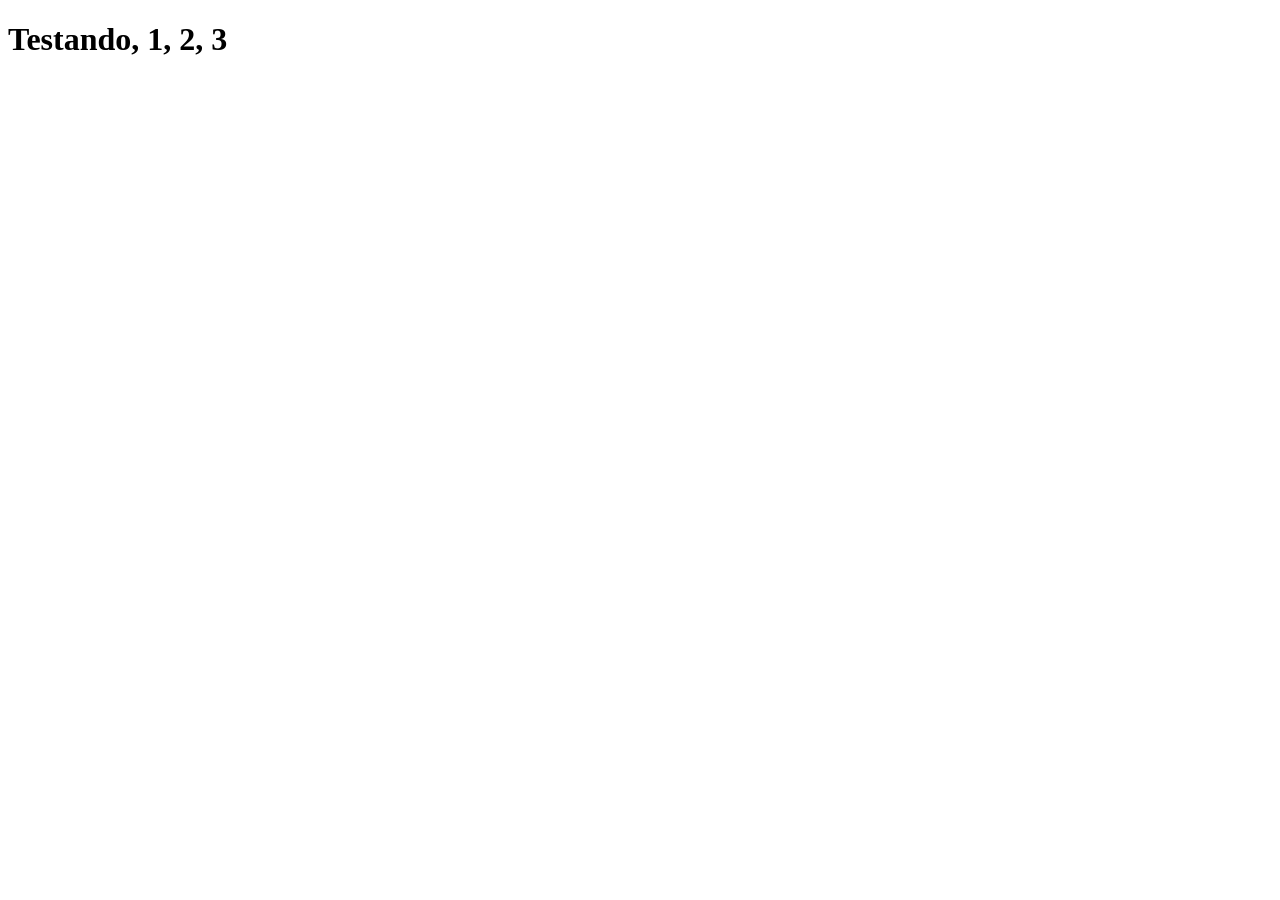
==== index.html @ 37f7bacf "*index moment" ====
<!DOCTYPE html>
<html lang="en">
<head>
    <meta charset="UTF-8">
    <meta name="viewport" content="width=device-width, initial-scale=1.0">
    <title>Document</title>
</head>
<body>
    <h1>Testando, 1, 2, 3</h1>
</body>
</html>
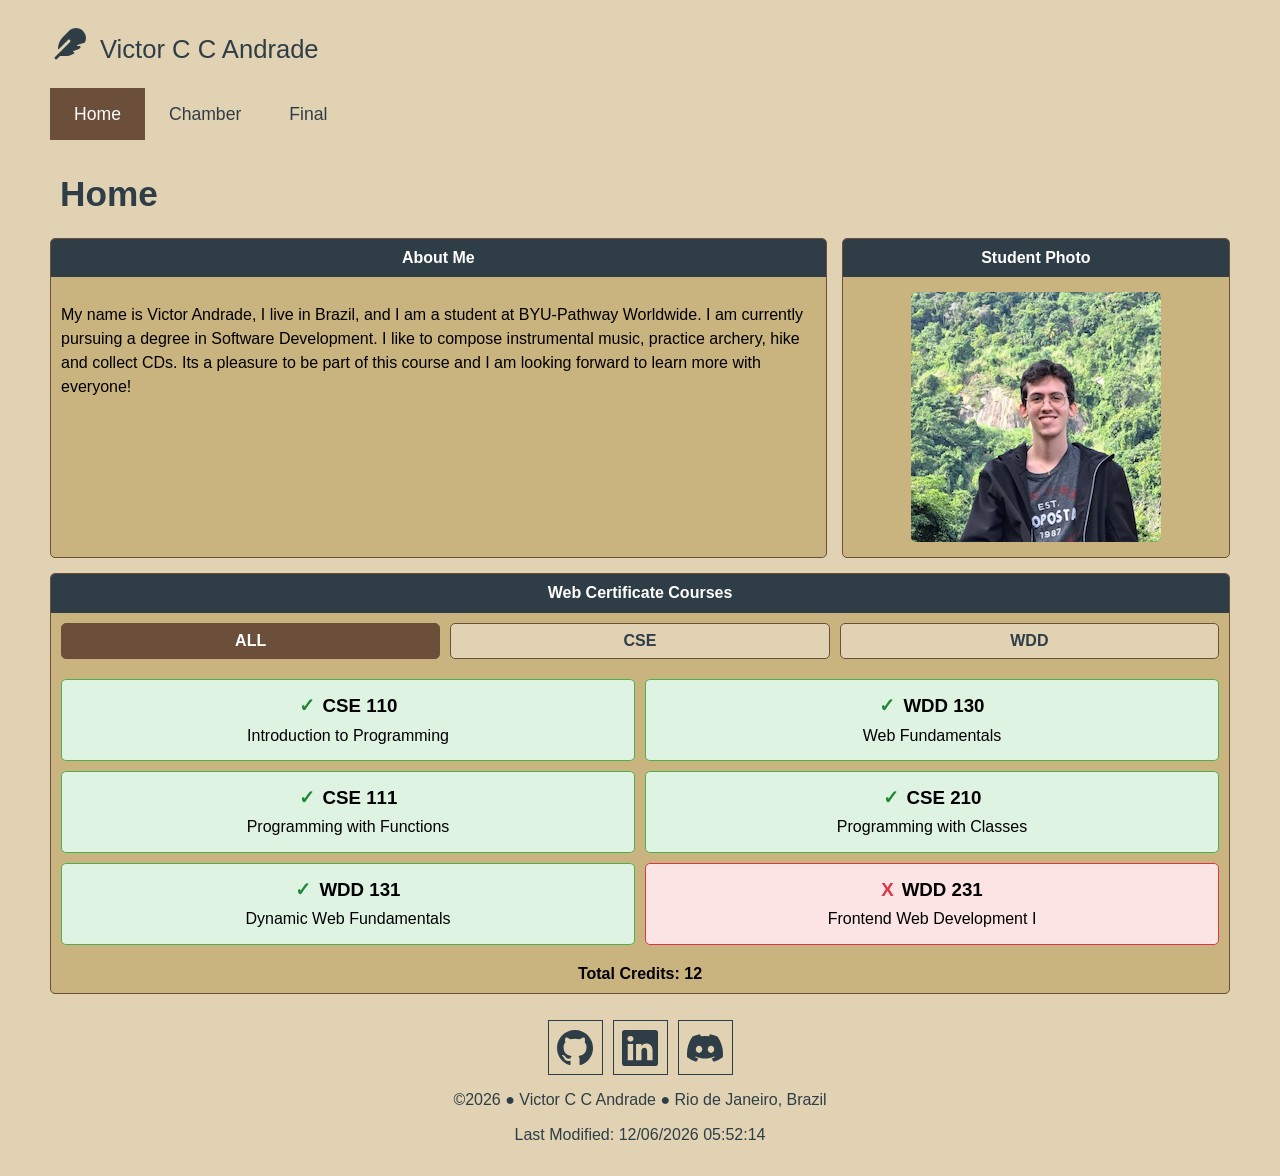
==== commit d29ab3ec: "First week's activity completed (?)" ====
--- a/index.html
+++ b/index.html
@@ -3,9 +3,80 @@
 <head>
     <meta charset="UTF-8">
     <meta name="viewport" content="width=device-width, initial-scale=1.0">
-    <title>Document</title>
+    <title>Week 01 Main Page</title>
+
+    <meta name="description" content="main page of my wdd231 website,
+     where I introduce myself and share a photo of me.">
+    <meta name="author" content="victor caputo cerillo andrade">
+
+    <link rel="stylesheet" href="styles/normalize.css">
+    <link rel="stylesheet" href="styles/small.css">
+    <link rel="stylesheet" href="styles/large.css">
+
+    <script src="scripts/script.js" defer></script>
 </head>
 <body>
-    <h1>Testando, 1, 2, 3</h1>
+    <header>
+        <img src="images/feather-solid-full.svg" alt="feather logo" width="640" height="640" loading="eager">
+        <span>Victor C C Andrade</span>
+        <button type="button" id="nav-button" class="hamburger" aria-label="Toggle navigation" aria-expanded="false"></button>
+    </header>
+
+    <nav id="nav-bar" class="navigation">
+        <ul>
+            <li class="current"><a href="#" aria-current="page">Home</a></li>
+            <li><a href="#">Chamber</a></li>
+            <li><a href="#">Final</a></li>
+        </ul>
+    </nav>
+
+    <main>
+        <h1>Home</h1>
+
+        <div class="about-container">
+            <section class="about-me">
+                <h2>About Me</h2>
+                <p>
+                    My name is Victor Andrade, I live in Brazil, and I am a student at BYU-Pathway Worldwide. I am currently
+                    pursuing a degree in Software Development. I like to compose instrumental music, practice archery, hike and collect CDs.
+                    Its a pleasure to be part of this course and I am looking forward to learn more with everyone!
+                </p>
+            </section>
+
+            <section class="student-photo">
+                <h2>Student Photo</h2>
+                <img src="images/my-photo.webp" alt="Photo of Victor" width="250" height="250" loading="lazy">
+            </section>
+        </div>
+        
+        <section class="certificate-courses">
+            <h2>Web Certificate Courses</h2>
+
+            <div class="course-filters">
+                <button type="button" id="all-courses" class="active">ALL</button>
+                <button type="button" id="cse-courses">CSE</button>
+                <button type="button" id="wdd-courses">WDD</button>
+            </div>
+
+            <div id="display-courses" class="course-container">
+
+            </div>
+
+            <p id="total-credits">
+
+            </p>
+        </section>
+    </main>
+
+    <footer>
+        <div class="social">
+            <a href="https://github.com/v-develops" target="_blank" rel="noopener noreferrer"><img src="images/github.svg" alt="Github" width="16" height="16"></a>
+            <a href="https://www.linkedin.com/" target="_blank" rel="noopener noreferrer"><img src="images/linkedin.svg" alt="linkedin" width="16" height="16"></a>
+            <a href="https://discord.com/" target="_blank" rel="noopener noreferrer"><img src="images/discord.svg" alt="Discord" width="16" height="16"></a>
+        </div>
+
+        <p>©<span id="current-year"></span> ● Victor C C Andrade ● Rio de Janeiro, Brazil</p>
+        <p class="last-modified">Last Modified: <span id="lastModified"></span></p>
+    </footer>
 </body>
 </html>
--- a/styles/small.css
+++ b/styles/small.css
@@ -0,0 +1,234 @@
+* {
+  box-sizing: border-box;
+}
+:root {
+  --color-1: #B08D57;
+  --color-2: #C9B37E;
+  --color-3: #2F3E46;
+  --color-4: #E0D2B2;
+  --color-5: #6B4F3A;
+}
+body {
+  font-family: Arial, sans-serif;
+  background-color: var(--color-4);
+  color: var(--color-3);
+}
+/*--------------------------------------*/
+header {
+  display: grid;
+  grid-template-columns: 24px 1fr 44px;
+  column-gap: 10px;
+  align-items: end;
+
+  padding: 1rem 0 1rem 10px;
+
+  color: var(--color-3);
+}
+header img {
+  display: block;
+  width: 100%;
+  height: auto;
+}
+header span {
+  font-size: 1.2rem;
+}
+.hamburger {
+  background: none;
+  border: none;
+  cursor: pointer;
+
+  font-family: Verdana, Geneva, Tahoma, sans-serif;
+
+  padding-bottom: 3px;
+
+  color: var(--color-3);
+}
+.hamburger::before {
+  content: "\2630";
+}
+.hamburger.show::before {
+  content: "\00D7";
+}
+/*--------------------------------------*/
+.navigation {
+  display: none;
+  padding: 0 10px;
+}
+.navigation.show {
+  display: block;
+}
+.navigation ul {
+  list-style-type: none;
+  margin: 0;
+  padding: 0;
+}
+.navigation a {
+  display: block;
+  padding: 0.8rem 10px;
+
+  color: var(--color-3);
+  text-decoration: none;
+}
+.navigation a:hover {
+  background-color: var(--color-3);
+  color: white;
+}
+.navigation li.current {
+  background-color: var(--color-5);
+}
+.navigation li.current a {
+  color: white;
+}
+/*--------------------------------------*/
+main {
+  padding: 10px;
+}
+h1 {
+  margin-left: 10px;
+}
+/*--------------------------------------*/
+/* About Me and Student Photo */
+.about-container {
+  display: grid;
+  grid-template-columns: 1fr;
+  gap: 15px;
+}
+.about-me,
+.student-photo,
+.certificate-courses {
+  background-color: var(--color-2);
+  border: 1px solid var(--color-5);
+  border-radius: 5px;
+  overflow: hidden;
+}
+main h2 {
+  background-color: var(--color-3);
+  color: white;
+  text-align: center;
+  font-size: 1rem;
+  padding: 10px;
+  margin: 0;
+}
+.about-me p {
+  padding: 10px;
+  line-height: 1.5;
+  color: #000000;
+}
+.student-photo {
+  text-align: center;
+}
+.student-photo img {
+  display: block;
+  width: 80%;
+  max-width: 250px;
+  height: auto;
+  margin: 15px auto;
+  border-radius: 5px;
+
+  object-fit: cover;
+}
+/*--------------------------------------*/
+/* Certificate Courses */
+.certificate-courses {
+  margin-top: 15px;
+}
+.course-filters {
+  display: grid;
+  grid-template-columns: repeat(3, 1fr);
+  gap: 10px;
+  padding: 10px;
+}
+.course-filters button {
+  padding: 8px;
+  cursor: pointer;
+  border: 1px solid var(--color-5);
+  border-radius: 5px;
+  background-color: var(--color-4);
+  color: var(--color-3);
+  font-weight: bold;
+}
+.course-filters button:hover,
+.course-filters button.active:hover {
+  background-color: var(--color-3);
+  color: white;
+  border-color: var(--color-3);
+}
+.course-container {
+  display: grid;
+  grid-template-columns: 1fr;
+  gap: 10px;
+  padding: 10px;
+}
+.course-container div {
+  padding: 15px;
+  border-radius: 5px;
+  text-align: center;
+}
+.course-container h3 {
+  margin: 0 0 10px;
+  color: #000000;
+}
+.course-container p {
+  margin: 0;
+  color: #000000;
+}
+.completed {
+  background-color: #dff3e3;
+  border: 1px solid #4caf50;
+}
+.in-progress {
+  background-color: #fce4e4;
+  border: 1px solid #dc3545;
+}
+.in-progress h3::before {
+  content: "X";
+  color: #dc3545;
+  margin-right: 8px;
+}
+.completed h3::before {
+  content: "✓";
+  color: #218838;
+  margin-right: 8px;
+}
+.not-completed {
+  background-color: var(--color-2);
+  border: 1px solid var(--color-5);
+}
+.course-filters button.active {
+  background-color: var(--color-5);
+  color: white;
+  border-color: var(--color-5);
+}
+#total-credits {
+  text-align: center;
+  font-weight: bold;
+  padding: 10px;
+  margin: 0;
+  color: #000000;
+}
+/*--------------------------------------*/
+footer {
+  padding: 1rem 10px;
+  text-align: center;
+}
+.social {
+  display: flex;
+  justify-content: center;
+  column-gap: 10px;
+}
+.social a {
+  display: flex;
+  justify-content: center;
+  align-items: center;
+  width: 44px;
+  height: 44px;
+
+  border: var(--color-3) solid 1px;
+}
+.social a:hover {
+  background-color: var(--color-2);
+}
+.social img {
+  width: 22px;
+  height: 22px;
+}
--- a/styles/large.css
+++ b/styles/large.css
@@ -0,0 +1,57 @@
+@media only screen and (min-width: 608px) {
+    /*--------------------------------------*/
+    header, main, nav, footer {
+        max-width: 1200px;
+        margin: 0 auto;
+    }
+    header {
+        grid-template-columns: 40px 1fr;
+        padding: 1.5rem 10px;
+    }
+    header span {
+        font-size: 1.6rem;
+    }
+    .hamburger {
+        display: none;
+    }
+    /*--------------------------------------*/
+    .navigation {
+        display: block;
+        max-width: 1200px;
+        margin: 0 auto;
+        padding: 0 10px;
+    }
+    .navigation ul {
+        display: flex;
+    }
+    .navigation a {
+        border: none;
+        padding: 1rem 1.5rem;
+        font-size: 1.1rem;
+    }
+    /*--------------------------------------*/
+    main h1 {
+        font-size: 2.2rem;
+    }
+    .about-container {
+        grid-template-columns: 2fr 1fr;
+        gap: 15px;
+    }
+    .about-me,
+    .student-photo {
+        min-height: 250px;
+    }
+    /*--------------------------------------*/
+    .course-container {
+        grid-template-columns: repeat(2, 1fr);
+    }
+    /*--------------------------------------*/
+    .social a {
+        width: 55px;
+        height: 55px;
+    }
+    .social img {
+        width: 36px;
+        height: 36px;
+    }
+}
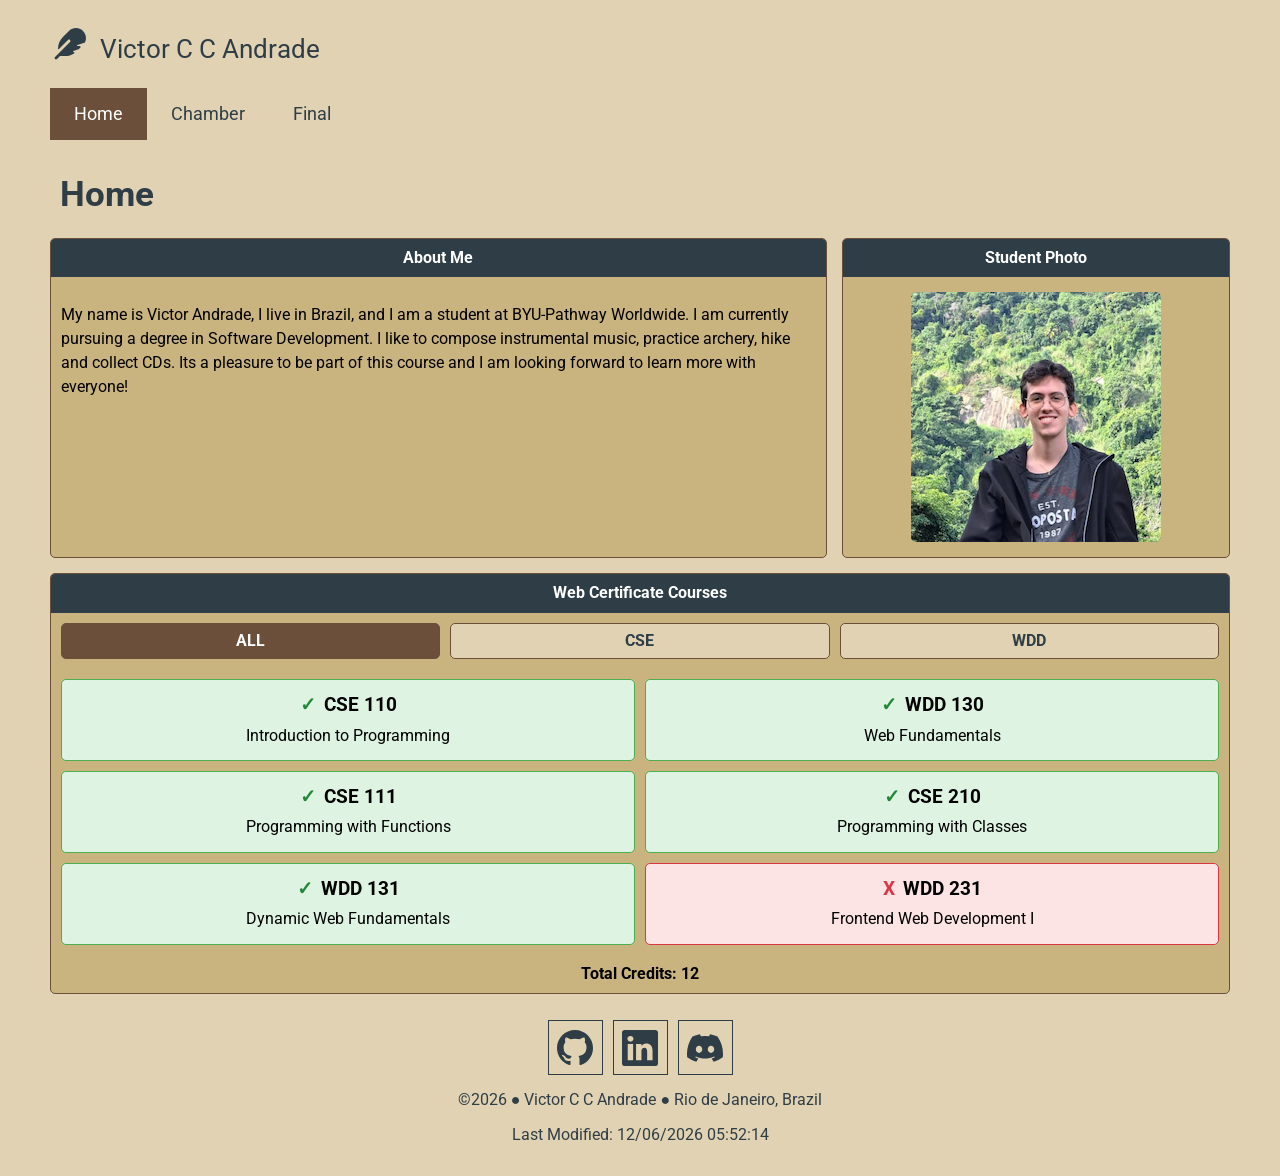
==== commit 97ac7edd: "font added" ====
--- a/index.html
+++ b/index.html
@@ -14,6 +14,10 @@
     <link rel="stylesheet" href="styles/large.css">
 
     <script src="scripts/script.js" defer></script>
+
+    <link rel="preconnect" href="https://fonts.googleapis.com">
+    <link rel="preconnect" href="https://fonts.gstatic.com" crossorigin>
+    <link href="https://fonts.googleapis.com/css2?family=Roboto&family=Roboto+Slab&display=swap" rel="stylesheet">
 </head>
 <body>
     <header>
--- a/styles/small.css
+++ b/styles/small.css
@@ -9,7 +9,7 @@
   --color-5: #6B4F3A;
 }
 body {
-  font-family: Arial, sans-serif;
+  font-family: "Roboto", sans-serif;
   background-color: var(--color-4);
   color: var(--color-3);
 }
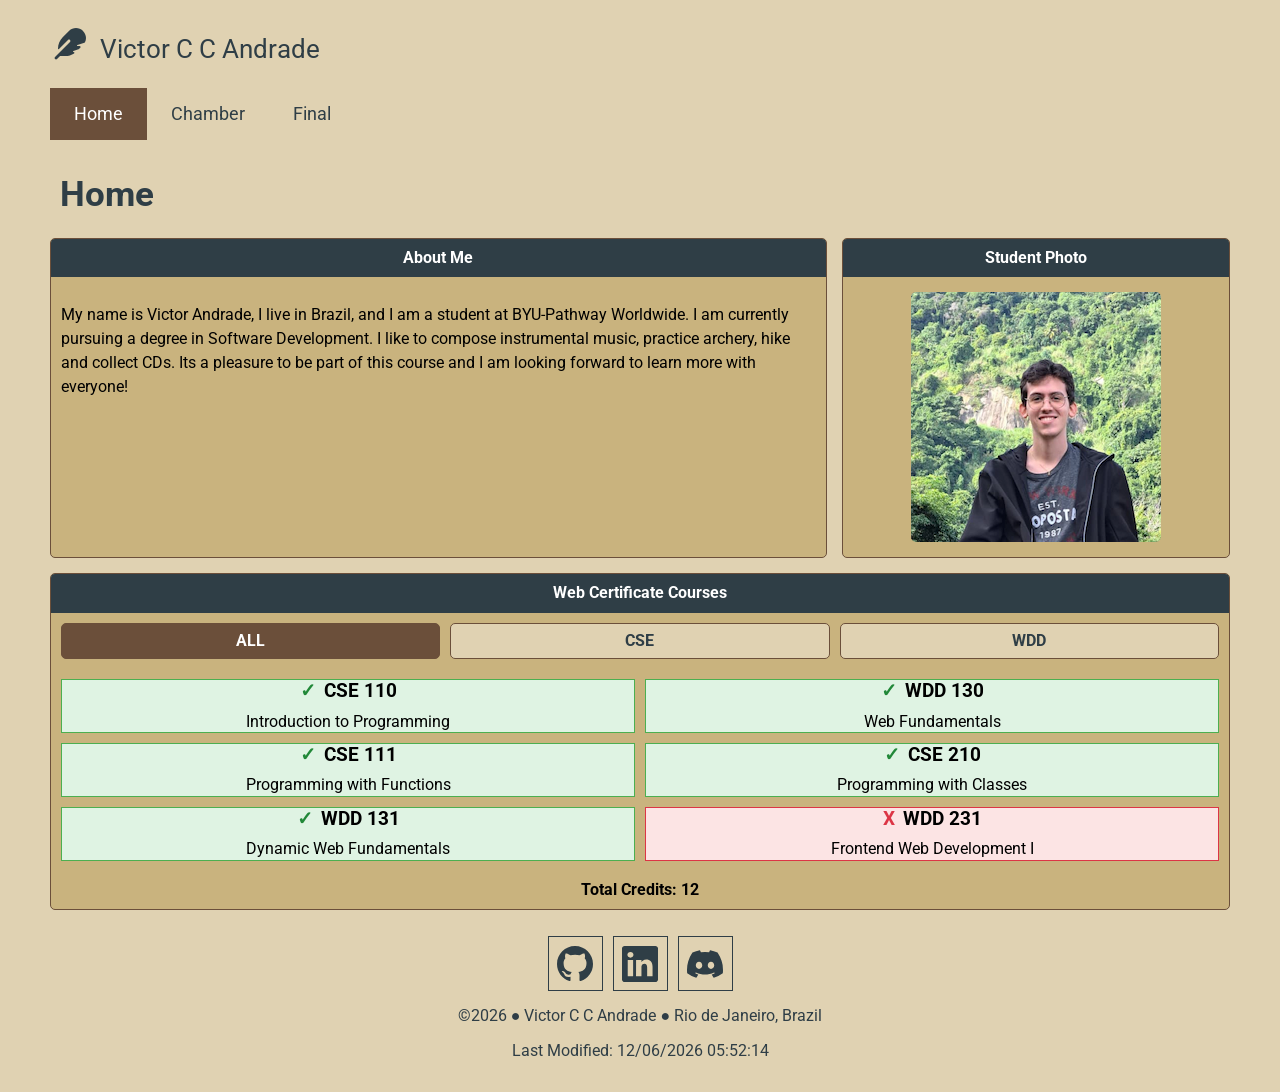
==== commit a61fe87f: "Modals learning activity finished" ====
--- a/index.html
+++ b/index.html
@@ -1,14 +1,23 @@
 <!DOCTYPE html>
 <html lang="en">
 <head>
+    <!-- Base stuff -->
     <meta charset="UTF-8">
     <meta name="viewport" content="width=device-width, initial-scale=1.0">
     <title>Week 01 Main Page</title>
 
-    <meta name="description" content="main page of my wdd231 website,
-     where I introduce myself and share a photo of me.">
+    <meta name="description" content="main page of my WDD231 website, where I introduce myself and share a photo of me.">
     <meta name="author" content="victor caputo cerillo andrade">
 
+    <link rel="icon" href="favicon.ico">
+    <!-- -->
+    <!-- Meta Tags -->
+     <meta property="og:title" content="WDD231 Main Page">
+     <meta property="og:description" content="The initial page of the WDD231 website I'll be building throught the next weeks.">
+     <meta property="og:image" content="https://v-develops.github.io/wdd231/images/brazil-image-test-by-pexels-jonathanborba.webp">
+     <meta property="og:url" content="https://v-develops.github.io/wdd231/">
+    <!-- -->
+    <!-- CSS / JS / FONTS -->
     <link rel="stylesheet" href="styles/normalize.css">
     <link rel="stylesheet" href="styles/small.css">
     <link rel="stylesheet" href="styles/large.css">
@@ -18,6 +27,7 @@
     <link rel="preconnect" href="https://fonts.googleapis.com">
     <link rel="preconnect" href="https://fonts.gstatic.com" crossorigin>
     <link href="https://fonts.googleapis.com/css2?family=Roboto&family=Roboto+Slab&display=swap" rel="stylesheet">
+    <!-- -->
 </head>
 <body>
     <header>
@@ -70,6 +80,8 @@
 
             </p>
         </section>
+
+        <dialog id="course-details"></dialog>
     </main>
 
     <footer>
--- a/styles/small.css
+++ b/styles/small.css
@@ -231,4 +231,24 @@
 .social img {
   width: 22px;
   height: 22px;
+}
+/*--------------------------------------*/
+dialog {
+  border: 1px solid rgb(0 0 0 / 10%);
+  border-radius: .25rem;
+  padding: 1rem;
+  background-color: #fff;
+  box-shadow: 0 0 3rem #777;
+  width: 90%;
+  max-width: 600px;
+}
+dialog::backdrop {
+  background-color: rgb(0 0 0 / 50%);
+}
+dialog button {
+  position: absolute;
+  top: 23px;
+  right: 23px;
+  padding: .5rem 1rem;
+  border: 1px solid rgb(0 0 0 / 10%);
 }
